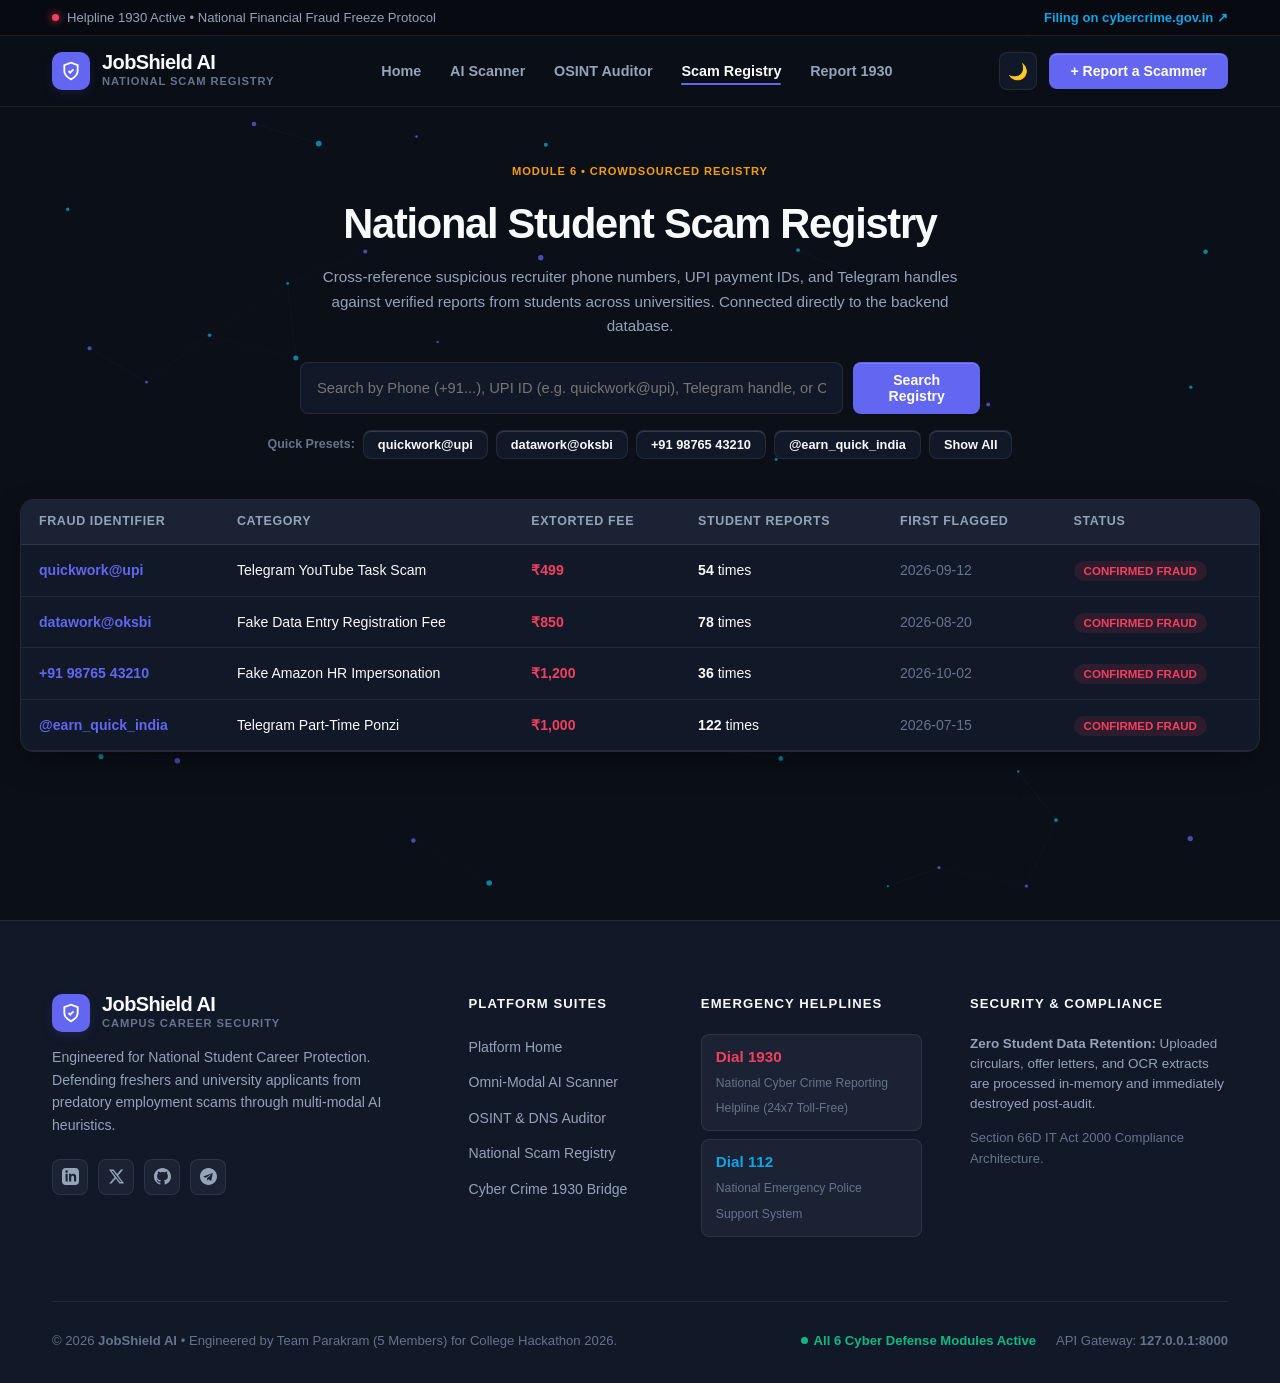
==== frontend/blacklist.html @ 1c24bf40 "Deploy JobShield AI" ====
<!DOCTYPE html>
<html lang="en">
<head>
  <meta charset="UTF-8">
  <meta name="viewport" content="width=device-width, initial-scale=1.0">
  <title>National Scam Registry — JobShield AI</title>
  <link rel="stylesheet" href="css/style.css">
</head>
<body>

  <canvas id="particleCanvas"></canvas>

  <div class="content-wrapper">
    <!-- Civic 1930 Top Ribbon -->
    <aside class="civic-ribbon">
      <div class="container civic-ribbon-flex">
        <div class="pulse-badge">
          <span class="pulse-dot"></span>
          <span>Helpline 1930 Active • National Financial Fraud Freeze Protocol</span>
        </div>
        <a href="cybercrime.html" class="civic-link">Filing on cybercrime.gov.in ↗</a>
      </div>
    </aside>

    <!-- Site Header -->
    <header class="site-header">
      <div class="container header-flex">
        <a href="index.html" class="brand-identity">
          <div class="brand-mark">
            <svg viewBox="0 0 24 24"><path d="M12 22s8-4 8-10V5l-8-3-8 3v7c0 6 8 10 8 10z"/><path d="m9 12 2 2 4-4"/></svg>
          </div>
          <div>
            <div class="brand-wordmark">JobShield AI</div>
            <div class="brand-category">National Scam Registry</div>
          </div>
        </a>

        <ul class="nav-menu">
          <li><a href="index.html" class="nav-item-link">Home</a></li>
          <li><a href="scanner.html" class="nav-item-link">AI Scanner</a></li>
          <li><a href="osint.html" class="nav-item-link">OSINT Auditor</a></li>
          <li><a href="blacklist.html" class="nav-item-link active">Scam Registry</a></li>
          <li><a href="cybercrime.html" class="nav-item-link">Report 1930</a></li>
        </ul>

        <div class="header-actions">
          <button id="themeToggleBtn" class="theme-switch-btn" onclick="toggleTheme()" title="Toggle Dark/Light Mode">🌙</button>
          <button class="btn btn-primary" onclick="openReportModal()">+ Report a Scammer</button>
        </div>
      </div>
    </header>

    <main class="container" style="padding: 3.5rem 0 2rem;">
      
      <!-- Suite Title -->
      <div style="text-align: center; margin-bottom: 2.5rem;">
        <span class="module-tag" style="color: var(--accent-warning);">MODULE 6 • CROWDSOURCED REGISTRY</span>
        <h1 style="font-size: 2.6rem; font-weight: 850; letter-spacing: -0.03em; margin-bottom: 0.5rem;">
          National Student Scam Registry
        </h1>
        <p style="color: var(--text-secondary); max-width: 680px; margin: 0 auto 1.5rem; font-size: 0.95rem;">
          Cross-reference suspicious recruiter phone numbers, UPI payment IDs, and Telegram handles against verified reports from students across universities. Connected directly to the backend database.
        </p>

        <!-- Search Bar -->
        <div style="max-width: 680px; margin: 0 auto 1rem; display: flex; gap: 10px;">
          <input type="text" id="registryQuery" class="form-control" placeholder="Search by Phone (+91...), UPI ID (e.g. quickwork@upi), Telegram handle, or Company..." oninput="queryBlacklistBackend()">
          <button class="btn btn-primary" onclick="queryBlacklistBackend()">Search Registry</button>
        </div>

        <!-- Quick filter chips -->
        <div style="display: flex; justify-content: center; gap: 8px; flex-wrap: wrap;">
          <span style="font-size: 0.78rem; color: var(--text-muted); font-weight: 700; align-self: center;">Quick Presets:</span>
          <button class="btn btn-outline btn-sm" onclick="setQuery('quickwork@upi')">quickwork@upi</button>
          <button class="btn btn-outline btn-sm" onclick="setQuery('datawork@oksbi')">datawork@oksbi</button>
          <button class="btn btn-outline btn-sm" onclick="setQuery('+91 98765 43210')">+91 98765 43210</button>
          <button class="btn btn-outline btn-sm" onclick="setQuery('@earn_quick_india')">@earn_quick_india</button>
          <button class="btn btn-outline btn-sm" onclick="setQuery('')">Show All</button>
        </div>
      </div>

      <!-- Blacklist Table Card -->
      <div class="classic-card" style="padding: 0; overflow-x: auto; margin-bottom: 3.5rem;">
        <table class="editorial-table">
          <thead>
            <tr>
              <th>Fraud Identifier</th>
              <th>Category</th>
              <th>Extorted Fee</th>
              <th>Student Reports</th>
              <th>First Flagged</th>
              <th>Status</th>
            </tr>
          </thead>
          <tbody id="registryTableBody">
            <!-- Rendered Dynamically -->
          </tbody>
        </table>
      </div>

    </main>

    <!-- Modal: Report Scammer -->
    <div id="newReportModal" style="display: none; position: fixed; inset: 0; background: rgba(11, 15, 23, 0.75); backdrop-filter: blur(8px); z-index: 1000; align-items: center; justify-content: center;">
      <div class="classic-card" style="width: 90%; max-width: 500px; background: var(--bg-surface);">
        <div style="display: flex; justify-content: space-between; align-items: center; margin-bottom: 1.2rem;">
          <h3 style="font-size: 1.25rem; font-weight: 800; color: var(--text-primary);">Report a Scam Recruiter</h3>
          <button onclick="closeReportModal()" style="background: none; border: none; font-size: 1.2rem; cursor: pointer; color: var(--text-muted);">✕</button>
        </div>

        <label style="font-size: 0.85rem; font-weight: 700; display: block; margin-bottom: 4px; color: var(--text-primary);">Recruiter Phone / UPI ID / Telegram Handle:</label>
        <input type="text" id="newScamId" class="form-control" placeholder="e.g. +91 98765 43210 or scammer@oksbi" style="margin-bottom: 12px;">

        <label style="font-size: 0.85rem; font-weight: 700; display: block; margin-bottom: 4px; color: var(--text-primary);">Scam Modality:</label>
        <select id="newScamCat" class="form-control" style="margin-bottom: 12px;">
          <option value="Telegram YouTube Task Scam">Telegram YouTube Task Scam</option>
          <option value="Fake Data Entry Registration Fee">Fake Data Entry Registration Fee</option>
          <option value="Fake Corporate Offer Letter (CIN Spoof)">Fake Corporate Offer Letter (CIN Spoof)</option>
          <option value="Local Unregistered Walk-in Consultancy">Local Unregistered Walk-in Consultancy</option>
        </select>

        <label style="font-size: 0.85rem; font-weight: 700; display: block; margin-bottom: 4px; color: var(--text-primary);">Extorted Amount Demanded:</label>
        <input type="text" id="newScamAmt" class="form-control" placeholder="e.g. ₹499 or ₹1,500" style="margin-bottom: 18px;">

        <div style="display: flex; justify-content: flex-end; gap: 10px;">
          <button class="btn btn-outline" onclick="closeReportModal()">Cancel</button>
          <button class="btn btn-primary" onclick="submitReportBackend()">Add to National Registry</button>
        </div>
      </div>
    </div>

    <!-- Comprehensive Footer -->
    <footer class="site-footer">
      <div class="container">
        <div class="footer-grid">
          <div>
            <div class="brand-identity" style="margin-bottom: 0.6rem;">
              <div class="brand-mark">
                <svg viewBox="0 0 24 24"><path d="M12 22s8-4 8-10V5l-8-3-8 3v7c0 6 8 10 8 10z"/><path d="m9 12 2 2 4-4"/></svg>
              </div>
              <div>
                <div class="brand-wordmark">JobShield AI</div>
                <div class="brand-category">Campus Career Security</div>
              </div>
            </div>
            <p class="footer-brand-p">
              Engineered for National Student Career Protection. Defending freshers and university applicants from predatory employment scams through multi-modal AI heuristics.
            </p>
            <div class="social-icons-group">
              <a href="https://linkedin.com" target="_blank" rel="noopener noreferrer" class="social-btn" title="LinkedIn"><svg viewBox="0 0 24 24"><path d="M19 0h-14c-2.761 0-5 2.239-5 5v14c0 2.761 2.239 5 5 5h14c2.762 0 5-2.239 5-5v-14c0-2.761-2.238-5-5-5zm-11 19h-3v-11h3v11zm-1.5-12.268c-.966 0-1.75-.79-1.75-1.764s.784-1.764 1.75-1.764 1.75.79 1.75 1.764-.783 1.764-1.75 1.764zm13.5 12.268h-3v-5.604c0-3.368-4-3.113-4 0v5.604h-3v-11h3v1.765c1.396-2.586 7-2.777 7 2.476v6.759z"/></svg></a>
              <a href="https://x.com" target="_blank" rel="noopener noreferrer" class="social-btn" title="X / Twitter"><svg viewBox="0 0 24 24"><path d="M18.244 2.25h3.308l-7.227 8.26 8.502 11.24H16.17l-5.214-6.817L4.99 21.75H1.68l7.73-8.835L1.254 2.25H8.08l4.713 6.231zm-1.161 17.52h1.833L7.084 4.126H5.117z"/></svg></a>
              <a href="https://github.com" target="_blank" rel="noopener noreferrer" class="social-btn" title="GitHub"><svg viewBox="0 0 24 24"><path d="M12 0c-6.626 0-12 5.373-12 12 0 5.302 3.438 9.8 8.207 11.387.599.111.793-.261.793-.577v-2.234c-3.338.726-4.033-1.416-4.033-1.416-.546-1.387-1.333-1.756-1.333-1.756-1.089-.745.083-.729.083-.729 1.205.084 1.839 1.237 1.839 1.237 1.07 1.834 2.807 1.304 3.492.997.107-.775.418-1.305.762-1.604-2.665-.305-5.467-1.334-5.467-5.931 0-1.311.469-2.381 1.236-3.221-.124-.303-.535-1.524.117-3.176 0 0 1.008-.322 3.301 1.23.957-.266 1.983-.399 3.003-.404 1.02.005 2.047.138 3.006.404 2.291-1.552 3.297-1.23 3.297-1.23.653 1.653.242 2.874.118 3.176.77.84 1.235 1.911 1.235 3.221 0 4.609-2.807 5.624-5.479 5.921.43.372.823 1.102.823 2.222v3.293c0 .319.192.694.801.576 4.765-1.589 8.199-6.086 8.199-11.386 0-6.627-5.373-12-12-12z"/></svg></a>
              <a href="https://telegram.org" target="_blank" rel="noopener noreferrer" class="social-btn" title="Telegram"><svg viewBox="0 0 24 24"><path d="M12 0c-6.627 0-12 5.373-12 12s5.373 12 12 12 12-5.373 12-12-5.373-12-12-12zm5.894 8.221l-1.97 9.28c-.145.658-.537.818-1.084.508l-3-2.21-1.446 1.394c-.14.18-.357.295-.6.295-.002 0-.003 0-.005 0l.213-3.054 5.56-5.022c.24-.213-.054-.334-.373-.121l-6.869 4.326-2.96-.924c-.643-.204-.657-.643.136-.953l11.57-4.461c.536-.195 1.006.128.832.918z"/></svg></a>
            </div>
          </div>

          <div>
            <div class="footer-col-title">Platform Suites</div>
            <ul class="footer-links-list">
              <li><a href="index.html">Platform Home</a></li>
              <li><a href="scanner.html">Omni-Modal AI Scanner</a></li>
              <li><a href="osint.html">OSINT & DNS Auditor</a></li>
              <li><a href="blacklist.html">National Scam Registry</a></li>
              <li><a href="cybercrime.html">Cyber Crime 1930 Bridge</a></li>
            </ul>
          </div>

          <div>
            <div class="footer-col-title">Emergency Helplines</div>
            <div class="helpline-box-item">
              <span class="helpline-phone">Dial 1930</span>
              <span class="helpline-desc">National Cyber Crime Reporting Helpline (24x7 Toll-Free)</span>
            </div>
            <div class="helpline-box-item">
              <span class="helpline-phone" style="color: var(--accent-cyan);">Dial 112</span>
              <span class="helpline-desc">National Emergency Police Support System</span>
            </div>
          </div>

          <div>
            <div class="footer-col-title">Security & Compliance</div>
            <p style="font-size: 0.84rem; color: var(--text-secondary); line-height: 1.5; margin-bottom: 0.8rem;">
              <strong>Zero Student Data Retention:</strong> Uploaded circulars, offer letters, and OCR extracts are processed in-memory and immediately destroyed post-audit.
            </p>
            <div style="font-size: 0.82rem; color: var(--text-muted);">
              Section 66D IT Act 2000 Compliance Architecture.
            </div>
          </div>
        </div>

        <div class="footer-bottom-bar">
          <div>
            © 2026 <strong>JobShield AI</strong> • Engineered by Team Parakram (5 Members) for College Hackathon 2026.
          </div>
          <div style="display: flex; align-items: center; gap: 20px;">
            <span class="status-operational"><span class="status-circle-pulse"></span> All 6 Cyber Defense Modules Active</span>
            <span>API Gateway: <strong>127.0.0.1:8000</strong></span>
          </div>
        </div>
      </div>
    </footer>
  </div>

  <script src="js/main.js"></script>
  <script>
    const BACKEND_URL = "http://127.0.0.1:8000/api";

    async function queryBlacklistBackend() {
      const q = document.getElementById('registryQuery').value.trim();
      const tbody = document.getElementById('registryTableBody');

      try {
        const response = await fetch(`${BACKEND_URL}/search-blacklist?q=${encodeURIComponent(q)}`);
        const data = await response.json();
        renderTable(data);
      } catch (err) {
        // Fallback simulation
        const fallback = [
          { id: "SCAM-101", identifier: "quickwork@upi", scam_category: "Telegram YouTube Task Scam", demanded_amount: "₹499", reported_count: 54, first_reported: "2026-09-12", status: "CONFIRMED FRAUD" },
          { id: "SCAM-102", identifier: "datawork@oksbi", scam_category: "Fake Data Entry Registration Fee", demanded_amount: "₹850", reported_count: 78, first_reported: "2026-08-20", status: "CONFIRMED FRAUD" },
          { id: "SCAM-103", identifier: "+91 98765 43210", scam_category: "Fake Amazon HR Impersonation", demanded_amount: "₹1,200", reported_count: 36, first_reported: "2026-10-02", status: "CONFIRMED FRAUD" },
          { id: "SCAM-104", identifier: "@earn_quick_india", scam_category: "Telegram Part-Time Ponzi", demanded_amount: "₹1,000", reported_count: 122, first_reported: "2026-07-15", status: "CONFIRMED FRAUD" }
        ];
        renderTable(fallback);
      }
    }

    function renderTable(list) {
      const tbody = document.getElementById('registryTableBody');
      if (!list || list.length === 0) {
        tbody.innerHTML = '<tr><td colspan="6" style="text-align: center; color: var(--text-muted); padding: 2rem;">No matching scam records found in national database.</td></tr>';
        return;
      }

      tbody.innerHTML = list.map(r => `
        <tr>
          <td><strong style="color: var(--accent-primary);">${r.identifier}</strong></td>
          <td>${r.scam_category}</td>
          <td style="color: var(--accent-danger); font-weight: 700;">${r.demanded_amount}</td>
          <td><span style="font-weight: 700;">${r.reported_count}</span> times</td>
          <td style="color: var(--text-muted);">${r.first_reported}</td>
          <td><span style="background: var(--accent-danger-subtle); color: var(--accent-danger); font-weight: 700; font-size: 0.72rem; padding: 4px 10px; border-radius: 999px;">${r.status}</span></td>
        </tr>
      `).join('');
    }

    function setQuery(text) {
      document.getElementById('registryQuery').value = text;
      queryBlacklistBackend();
    }

    function openReportModal() {
      document.getElementById('newReportModal').style.display = 'flex';
    }

    function closeReportModal() {
      document.getElementById('newReportModal').style.display = 'none';
    }

    async function submitReportBackend() {
      const id = document.getElementById('newScamId').value.trim();
      const cat = document.getElementById('newScamCat').value;
      const amt = document.getElementById('newScamAmt').value.trim();

      if (!id) {
        alert("Please provide the suspect's phone, UPI ID, or handle.");
        return;
      }

      try {
        await fetch(`${BACKEND_URL}/report-scam`, {
          method: "POST",
          headers: { "Content-Type": "application/json" },
          body: JSON.stringify({ identifier: id, scam_category: cat, demanded_amount: amt })
        });
      } catch (err) {}

      alert(`Report for ${id} recorded in national registry! Thank you for protecting peers.`);
      closeReportModal();
      document.getElementById('newScamId').value = "";
      document.getElementById('newScamAmt').value = "";
      queryBlacklistBackend();
    }

    queryBlacklistBackend();
  </script>
</body>
</html>
---- frontend/css/style.css ----
/* ==========================================================================
   JobShield AI - Classic, Fancy & Modern Editorial Design System
   Crafted with Swiss typography, refined hairline borders, and subtle fintech aesthetics.
   Supports dynamic Dark / Light themes with persistent state.
   ========================================================================== */

:root {
  /* DARK THEME: Luxury Obsidian & Titanium */
  --bg-canvas: #0b0f17;
  --bg-surface: #111827;
  --bg-surface-elevated: #1a2234;
  --bg-inset: #070a10;
  --border: rgba(255, 255, 255, 0.08);
  --border-strong: rgba(255, 255, 255, 0.16);
  --border-focus: #6366f1;

  --accent-primary: #6366f1;
  --accent-primary-hover: #4f46e5;
  --accent-primary-subtle: rgba(99, 102, 241, 0.12);
  --accent-cyan: #0ea5e9;
  --accent-cyan-subtle: rgba(14, 165, 233, 0.12);
  --accent-danger: #f43f5e;
  --accent-danger-subtle: rgba(244, 63, 94, 0.12);
  --accent-warning: #f59e0b;
  --accent-warning-subtle: rgba(245, 158, 11, 0.12);
  --accent-success: #10b981;
  --accent-success-subtle: rgba(16, 185, 129, 0.12);

  --text-primary: #f8fafc;
  --text-secondary: #94a3b8;
  --text-muted: #64748b;

  --header-bg: rgba(11, 15, 23, 0.88);
  --card-shadow: 0 12px 32px -8px rgba(0, 0, 0, 0.5);
  --button-bevel: inset 0 1px 0 rgba(255, 255, 255, 0.15);
}

body.light-mode {
  /* LIGHT THEME: Swiss Editorial Porcelain & Crisp Navy */
  --bg-canvas: #f8fafc;
  --bg-surface: #ffffff;
  --bg-surface-elevated: #f1f5f9;
  --bg-inset: #eef2f6;
  --border: rgba(15, 23, 42, 0.08);
  --border-strong: rgba(15, 23, 42, 0.16);
  --border-focus: #4f46e5;

  --accent-primary: #4f46e5;
  --accent-primary-hover: #4338ca;
  --accent-primary-subtle: rgba(79, 70, 229, 0.08);
  --accent-cyan: #0284c7;
  --accent-cyan-subtle: rgba(2, 132, 199, 0.08);
  --accent-danger: #e11d48;
  --accent-danger-subtle: rgba(225, 29, 72, 0.08);
  --accent-warning: #d97706;
  --accent-warning-subtle: rgba(217, 119, 6, 0.08);
  --accent-success: #059669;
  --accent-success-subtle: rgba(5, 150, 105, 0.08);

  --text-primary: #0f172a;
  --text-secondary: #475569;
  --text-muted: #64748b;

  --header-bg: rgba(248, 250, 252, 0.92);
  --card-shadow: 0 12px 30px -8px rgba(15, 23, 42, 0.05), 0 1px 3px rgba(15, 23, 42, 0.03);
  --button-bevel: inset 0 1px 0 rgba(255, 255, 255, 0.6);
}

* {
  box-sizing: border-box;
  margin: 0;
  padding: 0;
  font-family: -apple-system, BlinkMacSystemFont, "SF Pro Text", "Segoe UI", Roboto, "Helvetica Neue", Arial, sans-serif;
  transition: background-color 0.25s ease, border-color 0.25s ease, color 0.25s ease;
}

body {
  background-color: var(--bg-canvas);
  color: var(--text-primary);
  min-height: 100vh;
  overflow-x: hidden;
  line-height: 1.6;
  -webkit-font-smoothing: antialiased;
}

.container {
  max-width: 1240px;
  margin: 0 auto;
  padding: 0 2rem;
}

/* Background Atmosphere */
#particleCanvas {
  position: fixed;
  top: 0;
  left: 0;
  width: 100vw;
  height: 100vh;
  pointer-events: none;
  z-index: 0;
}

.content-wrapper {
  position: relative;
  z-index: 10;
}

/* Civic 1930 Top Hotline Ribbon */
.civic-ribbon {
  background: var(--bg-inset);
  border-bottom: 1px solid var(--border);
  padding: 7px 0;
  font-size: 0.82rem;
  color: var(--text-secondary);
}
.civic-ribbon-flex {
  display: flex;
  align-items: center;
  justify-content: space-between;
}
.pulse-badge {
  display: flex;
  align-items: center;
  gap: 8px;
  font-weight: 500;
}
.pulse-dot {
  width: 7px;
  height: 7px;
  border-radius: 50%;
  background: var(--accent-danger);
  box-shadow: 0 0 8px var(--accent-danger);
  animation: pulseLight 1.8s infinite;
}
@keyframes pulseLight {
  0% { transform: scale(0.95); opacity: 0.8; }
  50% { transform: scale(1.15); opacity: 1; }
  100% { transform: scale(0.95); opacity: 0.8; }
}
.civic-link {
  color: var(--accent-cyan);
  text-decoration: none;
  font-weight: 600;
  display: flex;
  align-items: center;
  gap: 4px;
}
.civic-link:hover { text-decoration: underline; }

/* Sticky Luxury Header */
.site-header {
  position: sticky;
  top: 0;
  background: var(--header-bg);
  backdrop-filter: blur(16px);
  -webkit-backdrop-filter: blur(16px);
  border-bottom: 1px solid var(--border);
  padding: 0.95rem 0;
  z-index: 100;
}
.header-flex {
  display: flex;
  align-items: center;
  justify-content: space-between;
}
.brand-identity {
  display: flex;
  align-items: center;
  gap: 12px;
  text-decoration: none;
  color: var(--text-primary);
}
.brand-mark {
  width: 38px;
  height: 38px;
  border-radius: 10px;
  background: var(--accent-primary);
  display: flex;
  align-items: center;
  justify-content: center;
  color: #fff;
  box-shadow: 0 4px 12px var(--accent-primary-subtle);
}
.brand-mark svg {
  width: 20px;
  height: 20px;
  fill: none;
  stroke: #ffffff;
  stroke-width: 2.2;
}
.brand-wordmark {
  font-size: 1.25rem;
  font-weight: 800;
  letter-spacing: -0.03em;
  color: var(--text-primary);
  line-height: 1.1;
}
.brand-category {
  font-size: 0.7rem;
  font-weight: 700;
  color: var(--text-muted);
  text-transform: uppercase;
  letter-spacing: 0.08em;
}

.nav-menu {
  display: flex;
  align-items: center;
  gap: 1.8rem;
  list-style: none;
}
.nav-item-link {
  color: var(--text-secondary);
  text-decoration: none;
  font-size: 0.9rem;
  font-weight: 600;
  position: relative;
  padding: 6px 0;
  transition: color 0.2s;
}
.nav-item-link:hover, .nav-item-link.active {
  color: var(--text-primary);
}
.nav-item-link.active::after {
  content: '';
  position: absolute;
  bottom: 0;
  left: 0;
  width: 100%;
  height: 2px;
  background: var(--accent-primary);
  border-radius: 2px;
}

.header-actions {
  display: flex;
  align-items: center;
  gap: 12px;
}
.theme-switch-btn {
  background: var(--bg-surface);
  border: 1px solid var(--border);
  color: var(--text-primary);
  width: 38px;
  height: 38px;
  border-radius: 8px;
  display: flex;
  align-items: center;
  justify-content: center;
  cursor: pointer;
  font-size: 1rem;
  transition: all 0.2s;
}
.theme-switch-btn:hover {
  border-color: var(--border-strong);
  transform: scale(1.05);
}

/* Fancy Classic Buttons */
.btn {
  padding: 9px 20px;
  border-radius: 8px;
  font-size: 0.88rem;
  font-weight: 600;
  text-decoration: none;
  display: inline-flex;
  align-items: center;
  gap: 8px;
  cursor: pointer;
  border: 1px solid transparent;
  box-shadow: var(--button-bevel);
  transition: all 0.2s cubic-bezier(0.16, 1, 0.3, 1);
}
.btn-primary {
  background: var(--accent-primary);
  color: #ffffff;
}
.btn-primary:hover {
  background: var(--accent-primary-hover);
  transform: translateY(-1px);
}
.btn-outline {
  background: var(--bg-surface);
  border-color: var(--border);
  color: var(--text-primary);
}
.btn-outline:hover {
  border-color: var(--border-strong);
  background: var(--bg-surface-elevated);
}
.btn-danger {
  background: var(--accent-danger);
  color: #ffffff;
}
.btn-danger:hover {
  background: #be123c;
  transform: translateY(-1px);
}
.btn-whatsapp {
  background: #25d366;
  color: #ffffff;
}
.btn-whatsapp:hover {
  background: #1eb857;
  transform: translateY(-1px);
}
.btn-lg {
  padding: 12px 26px;
  font-size: 0.96rem;
  border-radius: 10px;
}
.btn-sm {
  padding: 6px 14px;
  font-size: 0.8rem;
}

/* Hero Section */
.hero-wrapper {
  padding: 4.8rem 0 3.2rem;
  text-align: center;
}
.status-pill {
  display: inline-flex;
  align-items: center;
  gap: 8px;
  background: var(--accent-primary-subtle);
  border: 1px solid var(--border);
  padding: 5px 14px;
  border-radius: 999px;
  font-size: 0.78rem;
  font-weight: 700;
  color: var(--accent-primary);
  text-transform: uppercase;
  letter-spacing: 0.08em;
  margin-bottom: 1.4rem;
}
.hero-heading {
  font-size: 3.4rem;
  font-weight: 850;
  letter-spacing: -0.04em;
  line-height: 1.15;
  margin-bottom: 1.2rem;
  color: var(--text-primary);
}
.hero-lead {
  font-size: 1.15rem;
  color: var(--text-secondary);
  max-width: 760px;
  margin: 0 auto 2.2rem;
  line-height: 1.6;
}
.hero-actions {
  display: flex;
  justify-content: center;
  gap: 12px;
  flex-wrap: wrap;
  margin-bottom: 4rem;
}

/* Clean Metric Statistics Strip */
.metrics-strip {
  display: grid;
  grid-template-columns: repeat(4, 1fr);
  gap: 20px;
  background: var(--bg-surface);
  border: 1px solid var(--border);
  border-radius: 14px;
  padding: 1.8rem 1rem;
  box-shadow: var(--card-shadow);
  margin-bottom: 4.5rem;
}
.metric-col {
  text-align: center;
  position: relative;
}
.metric-col:not(:last-child)::after {
  content: '';
  position: absolute;
  right: 0;
  top: 15%;
  height: 70%;
  width: 1px;
  background: var(--border);
}
.metric-val {
  font-size: 2.1rem;
  font-weight: 850;
  letter-spacing: -0.03em;
  color: var(--text-primary);
  display: block;
}
.metric-sub {
  font-size: 0.78rem;
  font-weight: 600;
  color: var(--text-muted);
  text-transform: uppercase;
  letter-spacing: 0.06em;
}

/* Classic Cards */
.cards-grid-2 {
  display: grid;
  grid-template-columns: repeat(2, 1fr);
  gap: 22px;
  margin-bottom: 4rem;
}
.classic-card {
  background: var(--bg-surface);
  border: 1px solid var(--border);
  border-radius: 14px;
  padding: 2.2rem;
  box-shadow: var(--card-shadow);
  position: relative;
  display: flex;
  flex-direction: column;
  transition: all 0.25s cubic-bezier(0.16, 1, 0.3, 1);
}
.classic-card:hover {
  border-color: var(--border-strong);
  transform: translateY(-2px);
}
.module-tag {
  font-size: 0.7rem;
  font-weight: 800;
  text-transform: uppercase;
  letter-spacing: 0.08em;
  color: var(--accent-primary);
  margin-bottom: 0.6rem;
  display: block;
}
.card-head {
  font-size: 1.35rem;
  font-weight: 800;
  letter-spacing: -0.02em;
  color: var(--text-primary);
  margin-bottom: 0.5rem;
}
.card-paragraph {
  color: var(--text-secondary);
  font-size: 0.92rem;
  line-height: 1.6;
  margin-bottom: 1.5rem;
  flex: 1;
}
.card-icon-box {
  width: 48px;
  height: 48px;
  border-radius: 10px;
  background: var(--accent-primary-subtle);
  border: 1px solid var(--border);
  display: flex;
  align-items: center;
  justify-content: center;
  font-size: 1.4rem;
  margin-bottom: 1rem;
}

/* Forms & Inputs */
.form-control {
  width: 100%;
  background: var(--bg-surface);
  border: 1px solid var(--border);
  color: var(--text-primary);
  padding: 12px 16px;
  border-radius: 8px;
  font-size: 0.92rem;
  transition: border-color 0.2s, box-shadow 0.2s;
}
.form-control:focus {
  outline: none;
  border-color: var(--border-focus);
}
textarea.form-control {
  min-height: 130px;
  resize: vertical;
}

/* Tables */
.editorial-table {
  width: 100%;
  border-collapse: collapse;
  font-size: 0.88rem;
  text-align: left;
}
.editorial-table th {
  padding: 12px 18px;
  background: var(--bg-surface-elevated);
  border-bottom: 1px solid var(--border);
  color: var(--text-secondary);
  font-weight: 700;
  font-size: 0.78rem;
  text-transform: uppercase;
  letter-spacing: 0.05em;
}
.editorial-table td {
  padding: 14px 18px;
  border-bottom: 1px solid var(--border);
  color: var(--text-primary);
}
.editorial-table tr:hover {
  background: var(--accent-primary-subtle);
}

/* ==========================================================================
   COMPREHENSIVE, TRUSTWORTHY ENTERPRISE FOOTER
   ========================================================================== */
.site-footer {
  background: var(--bg-surface);
  border-top: 1px solid var(--border);
  padding: 4.5rem 0 2rem;
  margin-top: 5rem;
}
.footer-grid {
  display: grid;
  grid-template-columns: 2fr 1fr 1.2fr 1.4fr;
  gap: 3rem;
  margin-bottom: 3.5rem;
}

.footer-col-title {
  font-size: 0.82rem;
  font-weight: 800;
  text-transform: uppercase;
  letter-spacing: 0.08em;
  color: var(--text-primary);
  margin-bottom: 1.2rem;
}
.footer-links-list {
  list-style: none;
  display: flex;
  flex-direction: column;
  gap: 10px;
}
.footer-links-list a {
  color: var(--text-secondary);
  text-decoration: none;
  font-size: 0.88rem;
  transition: color 0.2s;
}
.footer-links-list a:hover {
  color: var(--accent-primary);
}

.footer-brand-p {
  color: var(--text-secondary);
  font-size: 0.88rem;
  line-height: 1.6;
  margin-top: 0.8rem;
  margin-bottom: 1.4rem;
  max-width: 340px;
}

/* Social Media Icons Bar */
.social-icons-group {
  display: flex;
  gap: 10px;
}
.social-btn {
  width: 36px;
  height: 36px;
  border-radius: 8px;
  background: var(--bg-surface-elevated);
  border: 1px solid var(--border);
  display: flex;
  align-items: center;
  justify-content: center;
  color: var(--text-secondary);
  text-decoration: none;
  font-size: 0.95rem;
  transition: all 0.2s;
}
.social-btn:hover {
  border-color: var(--accent-primary);
  color: var(--accent-primary);
  transform: translateY(-2px);
}
.social-btn svg {
  width: 17px;
  height: 17px;
  fill: currentColor;
}

/* Helpline List in Footer */
.helpline-box-item {
  background: var(--bg-surface-elevated);
  border: 1px solid var(--border);
  border-radius: 8px;
  padding: 10px 14px;
  margin-bottom: 8px;
}
.helpline-phone {
  font-weight: 800;
  font-size: 0.95rem;
  color: var(--accent-danger);
  display: block;
}
.helpline-desc {
  font-size: 0.76rem;
  color: var(--text-muted);
}

/* Footer Bottom Bar */
.footer-bottom-bar {
  border-top: 1px solid var(--border);
  padding-top: 1.8rem;
  display: flex;
  align-items: center;
  justify-content: space-between;
  flex-wrap: wrap;
  gap: 16px;
  font-size: 0.82rem;
  color: var(--text-muted);
}
.status-operational {
  display: inline-flex;
  align-items: center;
  gap: 6px;
  color: var(--accent-success);
  font-weight: 700;
}
.status-circle-pulse {
  width: 7px;
  height: 7px;
  border-radius: 50%;
  background: var(--accent-success);
}

/* Responsive */
@media (max-width: 960px) {
  .hero-heading { font-size: 2.5rem; }
  .cards-grid-2, .metrics-strip { grid-template-columns: 1fr; }
  .footer-grid { grid-template-columns: 1fr 1fr; }
  .metric-col:not(:last-child)::after { display: none; }
  .nav-menu { display: none; }
}
@media (max-width: 600px) {
  .footer-grid { grid-template-columns: 1fr; }
}
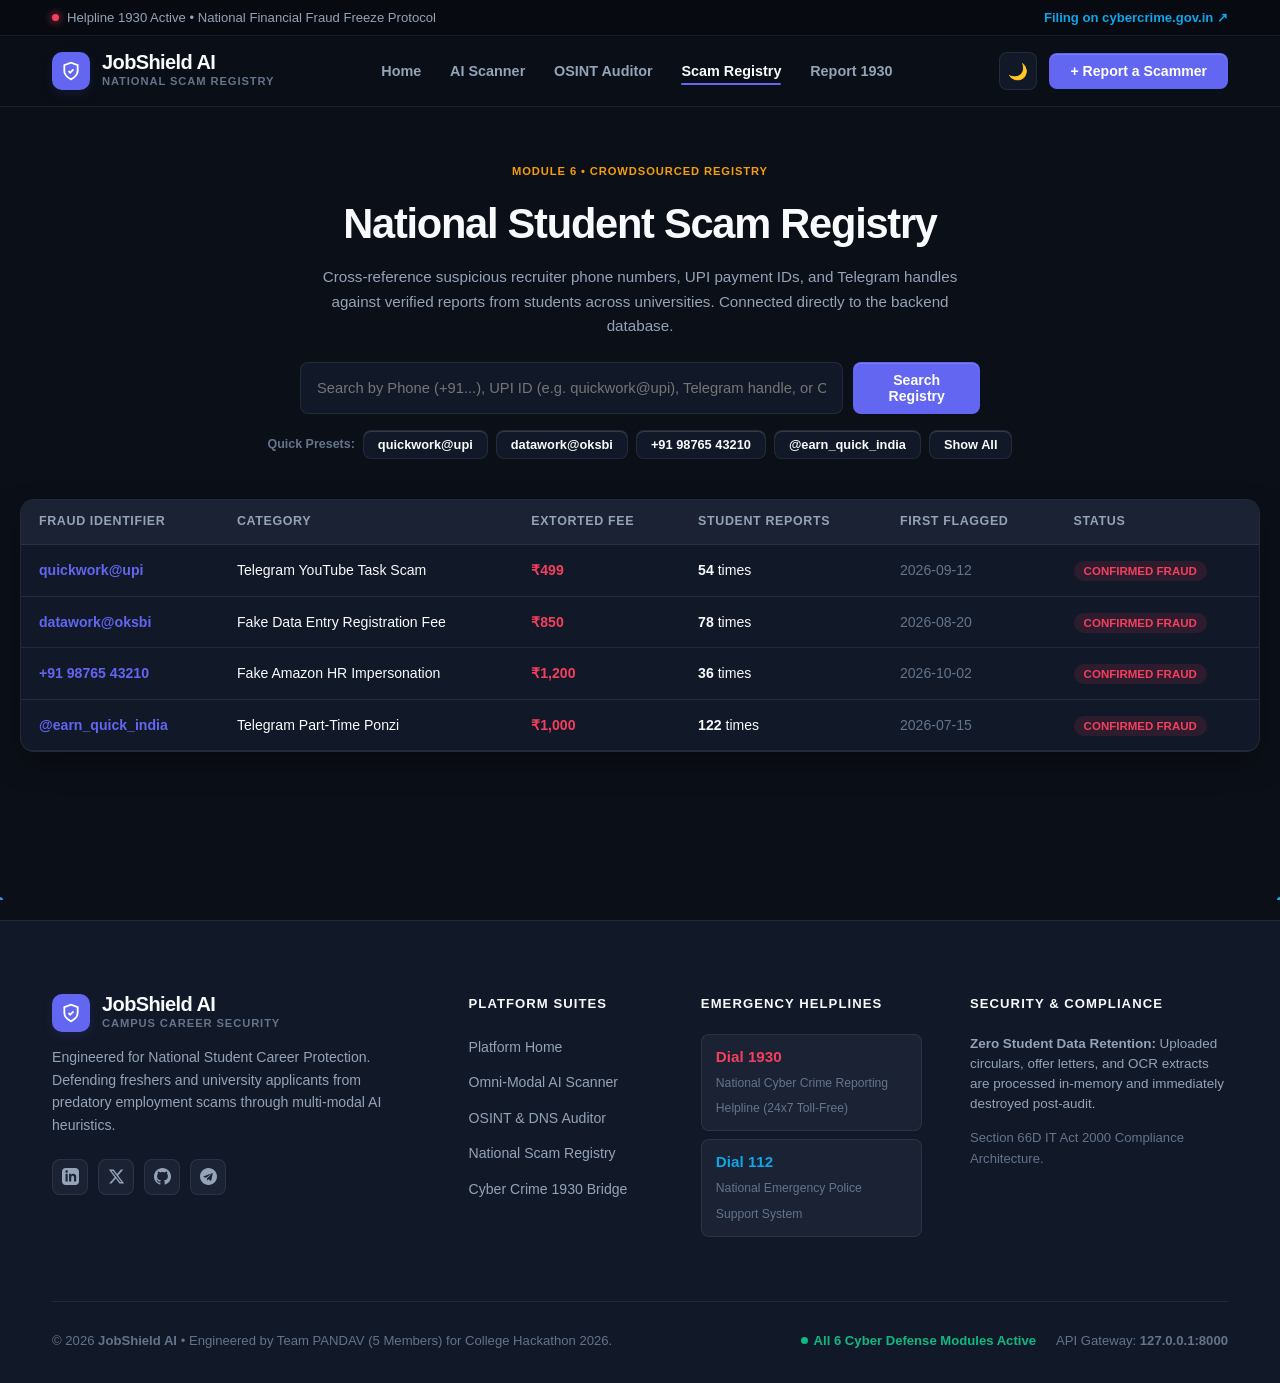
==== commit 4facf7ba: "Update Team PANDAV branding, classic editorial UI, and footer across all pages" ====
--- a/frontend/blacklist.html
+++ b/frontend/blacklist.html
@@ -190,7 +190,7 @@
 
         <div class="footer-bottom-bar">
           <div>
-            © 2026 <strong>JobShield AI</strong> • Engineered by Team Parakram (5 Members) for College Hackathon 2026.
+            © 2026 <strong>JobShield AI</strong> • Engineered by Team PANDAV (5 Members) for College Hackathon 2026.
           </div>
           <div style="display: flex; align-items: center; gap: 20px;">
             <span class="status-operational"><span class="status-circle-pulse"></span> All 6 Cyber Defense Modules Active</span>
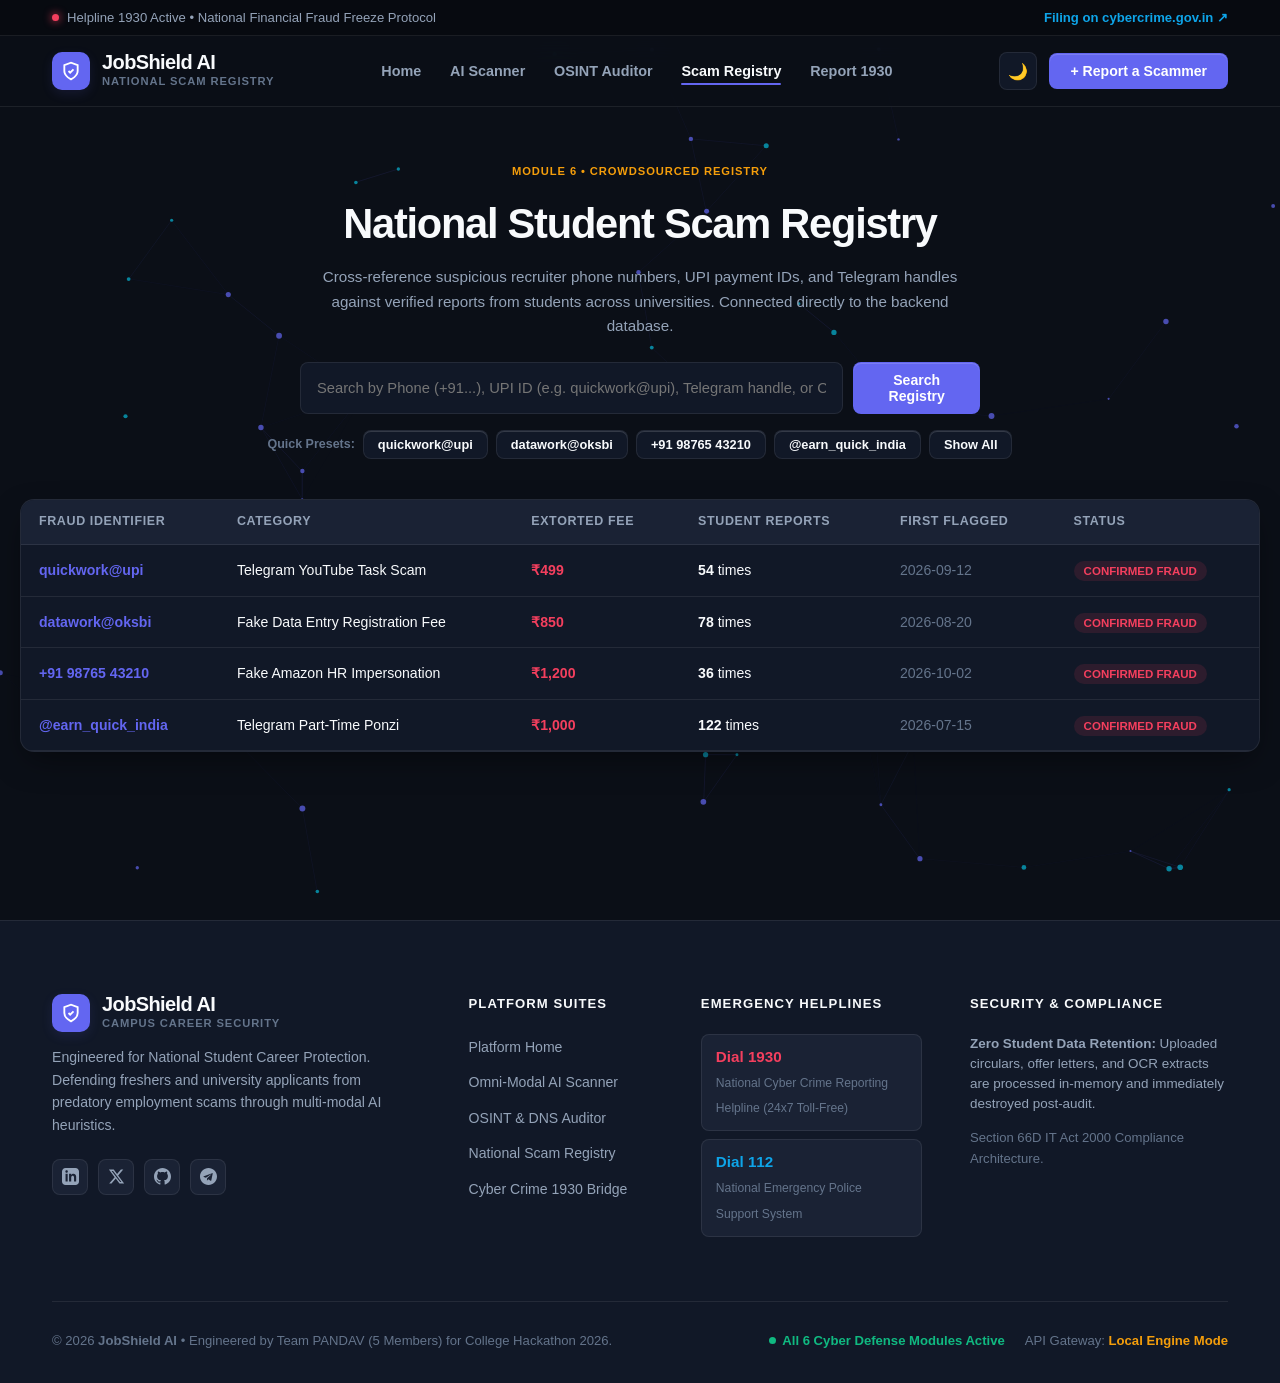
==== commit 145e586b: "Fix cross-device dynamic API resolution, enhance multi-vector AI threat engine, and clean gitignore" ====
--- a/frontend/blacklist.html
+++ b/frontend/blacklist.html
@@ -194,7 +194,7 @@
           </div>
           <div style="display: flex; align-items: center; gap: 20px;">
             <span class="status-operational"><span class="status-circle-pulse"></span> All 6 Cyber Defense Modules Active</span>
-            <span>API Gateway: <strong>127.0.0.1:8000</strong></span>
+            <span id="apiGatewayStatus">API Gateway: <strong style="color: var(--accent-success);">Connecting...</strong></span>
           </div>
         </div>
       </div>
@@ -203,7 +203,18 @@
 
   <script src="js/main.js"></script>
   <script>
-    const BACKEND_URL = "http://127.0.0.1:8000/api";
+    function getApiBase() {
+      if (typeof window !== 'undefined' && window.location && window.location.protocol.startsWith('http')) {
+        if ((window.location.hostname === 'localhost' || window.location.hostname === '127.0.0.1') && 
+            window.location.port !== '8000' && window.location.port !== '') {
+          return `http://${window.location.hostname}:8000/api`;
+        }
+        return `${window.location.origin}/api`;
+      }
+      return "http://127.0.0.1:8000/api";
+    }
+
+    const BACKEND_URL = getApiBase();
 
     async function queryBlacklistBackend() {
       const q = document.getElementById('registryQuery').value.trim();
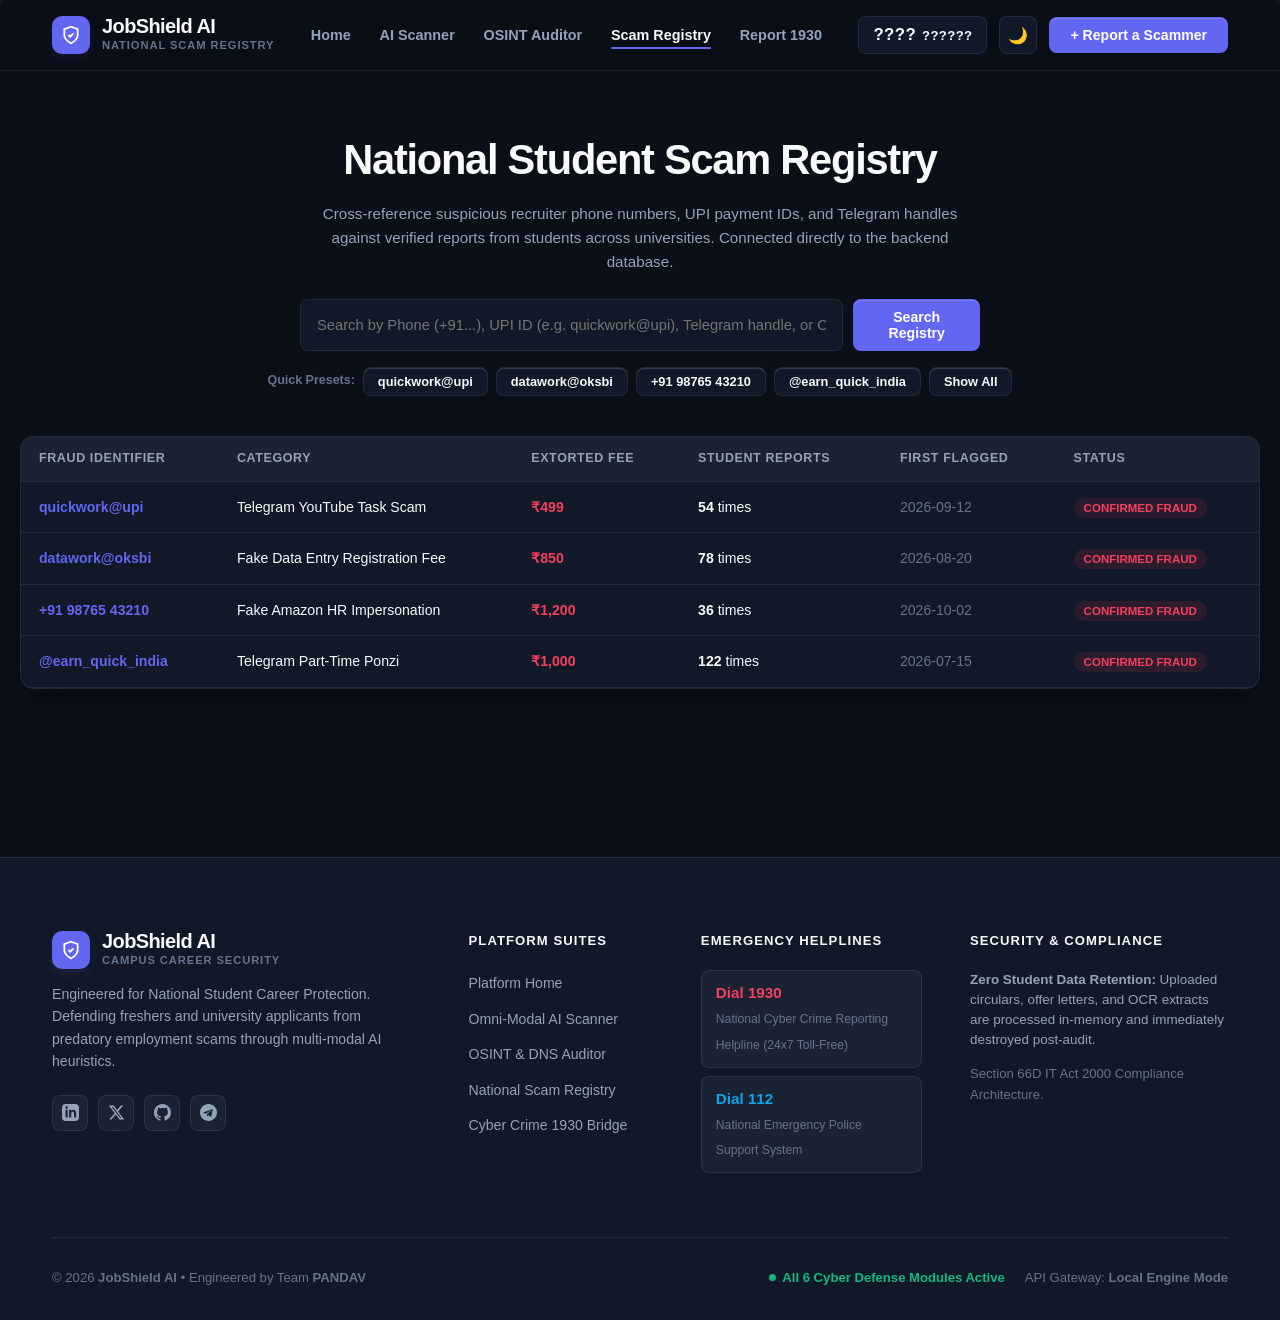
==== commit d58703c0: "Deploy to Vercel: add vercel.json, api/index.py, requirements.txt; remove Render files (render.yaml," ====
--- a/frontend/blacklist.html
+++ b/frontend/blacklist.html
@@ -5,22 +5,13 @@
   <meta name="viewport" content="width=device-width, initial-scale=1.0">
   <title>National Scam Registry — JobShield AI</title>
   <link rel="stylesheet" href="css/style.css">
+  <script src="js/i18n.js"></script>
 </head>
 <body>
 
   <canvas id="particleCanvas"></canvas>
 
   <div class="content-wrapper">
-    <!-- Civic 1930 Top Ribbon -->
-    <aside class="civic-ribbon">
-      <div class="container civic-ribbon-flex">
-        <div class="pulse-badge">
-          <span class="pulse-dot"></span>
-          <span>Helpline 1930 Active • National Financial Fraud Freeze Protocol</span>
-        </div>
-        <a href="cybercrime.html" class="civic-link">Filing on cybercrime.gov.in ↗</a>
-      </div>
-    </aside>
 
     <!-- Site Header -->
     <header class="site-header">
@@ -36,14 +27,17 @@
         </a>
 
         <ul class="nav-menu">
-          <li><a href="index.html" class="nav-item-link">Home</a></li>
-          <li><a href="scanner.html" class="nav-item-link">AI Scanner</a></li>
-          <li><a href="osint.html" class="nav-item-link">OSINT Auditor</a></li>
-          <li><a href="blacklist.html" class="nav-item-link active">Scam Registry</a></li>
-          <li><a href="cybercrime.html" class="nav-item-link">Report 1930</a></li>
+          <li><a href="index.html" class="nav-item-link" data-i18n="nav.home">Home</a></li>
+          <li><a href="scanner.html" class="nav-item-link" data-i18n="nav.scanner">AI Scanner</a></li>
+          <li><a href="osint.html" class="nav-item-link" data-i18n="nav.osint">OSINT Auditor</a></li>
+          <li><a href="blacklist.html" class="nav-item-link active" data-i18n="nav.registry">Scam Registry</a></li>
+          <li><a href="cybercrime.html" class="nav-item-link" data-i18n="nav.report">Report 1930</a></li>
         </ul>
 
         <div class="header-actions">
+          <button id="langSwitchBtn" class="lang-switch-btn" onclick="toggleLanguage()" title="हिन्दी में बदलें">
+            <span class="lang-flag">🇮🇳</span><span class="lang-label">हिन्दी</span>
+          </button>
           <button id="themeToggleBtn" class="theme-switch-btn" onclick="toggleTheme()" title="Toggle Dark/Light Mode">🌙</button>
           <button class="btn btn-primary" onclick="openReportModal()">+ Report a Scammer</button>
         </div>
@@ -53,9 +47,7 @@
     <main class="container" style="padding: 3.5rem 0 2rem;">
       
       <!-- Suite Title -->
-      <div style="text-align: center; margin-bottom: 2.5rem;">
-        <span class="module-tag" style="color: var(--accent-warning);">MODULE 6 • CROWDSOURCED REGISTRY</span>
-        <h1 style="font-size: 2.6rem; font-weight: 850; letter-spacing: -0.03em; margin-bottom: 0.5rem;">
+      <div style="text-align: center; margin-bottom: 2.5rem;">        <h1 style="font-size: 2.6rem; font-weight: 850; letter-spacing: -0.03em; margin-bottom: 0.5rem;">
           National Student Scam Registry
         </h1>
         <p style="color: var(--text-secondary); max-width: 680px; margin: 0 auto 1.5rem; font-size: 0.95rem;">
@@ -190,7 +182,7 @@
 
         <div class="footer-bottom-bar">
           <div>
-            © 2026 <strong>JobShield AI</strong> • Engineered by Team PANDAV (5 Members) for College Hackathon 2026.
+            © 2026 <strong>JobShield AI</strong> • Engineered by Team <strong>PANDAV</strong>
           </div>
           <div style="display: flex; align-items: center; gap: 20px;">
             <span class="status-operational"><span class="status-circle-pulse"></span> All 6 Cyber Defense Modules Active</span>
--- a/frontend/css/style.css
+++ b/frontend/css/style.css
@@ -256,6 +256,37 @@
   transform: scale(1.05);
 }
 
+/* Language Switcher Button */
+.lang-switch-btn {
+  background: var(--bg-surface);
+  border: 1px solid var(--border);
+  color: var(--text-primary);
+  height: 38px;
+  padding: 0 14px;
+  border-radius: 8px;
+  display: flex;
+  align-items: center;
+  gap: 6px;
+  cursor: pointer;
+  font-size: 0.82rem;
+  font-weight: 700;
+  letter-spacing: 0.03em;
+  transition: all 0.2s;
+  white-space: nowrap;
+}
+.lang-switch-btn:hover {
+  border-color: var(--accent-primary);
+  color: var(--accent-primary);
+  transform: scale(1.04);
+}
+.lang-switch-btn .lang-flag {
+  font-size: 1.05rem;
+  line-height: 1;
+}
+.lang-switch-btn .lang-label {
+  font-family: -apple-system, BlinkMacSystemFont, "Segoe UI", Roboto, sans-serif;
+}
+
 /* Fancy Classic Buttons */
 .btn {
   padding: 9px 20px;
@@ -636,3 +667,41 @@
 @media (max-width: 600px) {
   .footer-grid { grid-template-columns: 1fr; }
 }
+
+/* Scanner Laser & Drag State */
+@keyframes scanLaserPulse {
+  0% { transform: translateX(-100%); }
+  50% { transform: translateX(100%); }
+  100% { transform: translateX(250%); }
+}
+
+.dropzone-dragover {
+  border-color: var(--accent-primary) !important;
+  background: var(--accent-primary-subtle) !important;
+}
+
+/* ==========================================
+   Invalid Input Popup Modal Animations
+   ========================================== */
+@keyframes fadeInOverlay {
+  from { opacity: 0; }
+  to   { opacity: 1; }
+}
+
+@keyframes slideUpPopup {
+  from {
+    opacity: 0;
+    transform: translateY(24px) scale(0.95);
+  }
+  to {
+    opacity: 1;
+    transform: translateY(0) scale(1);
+  }
+}
+
+/* Validation modal card — themed for dark/light mode */
+#validationModal > div {
+  background: var(--bg-surface);
+  border-color: var(--border-strong);
+  color: var(--text-primary);
+}
